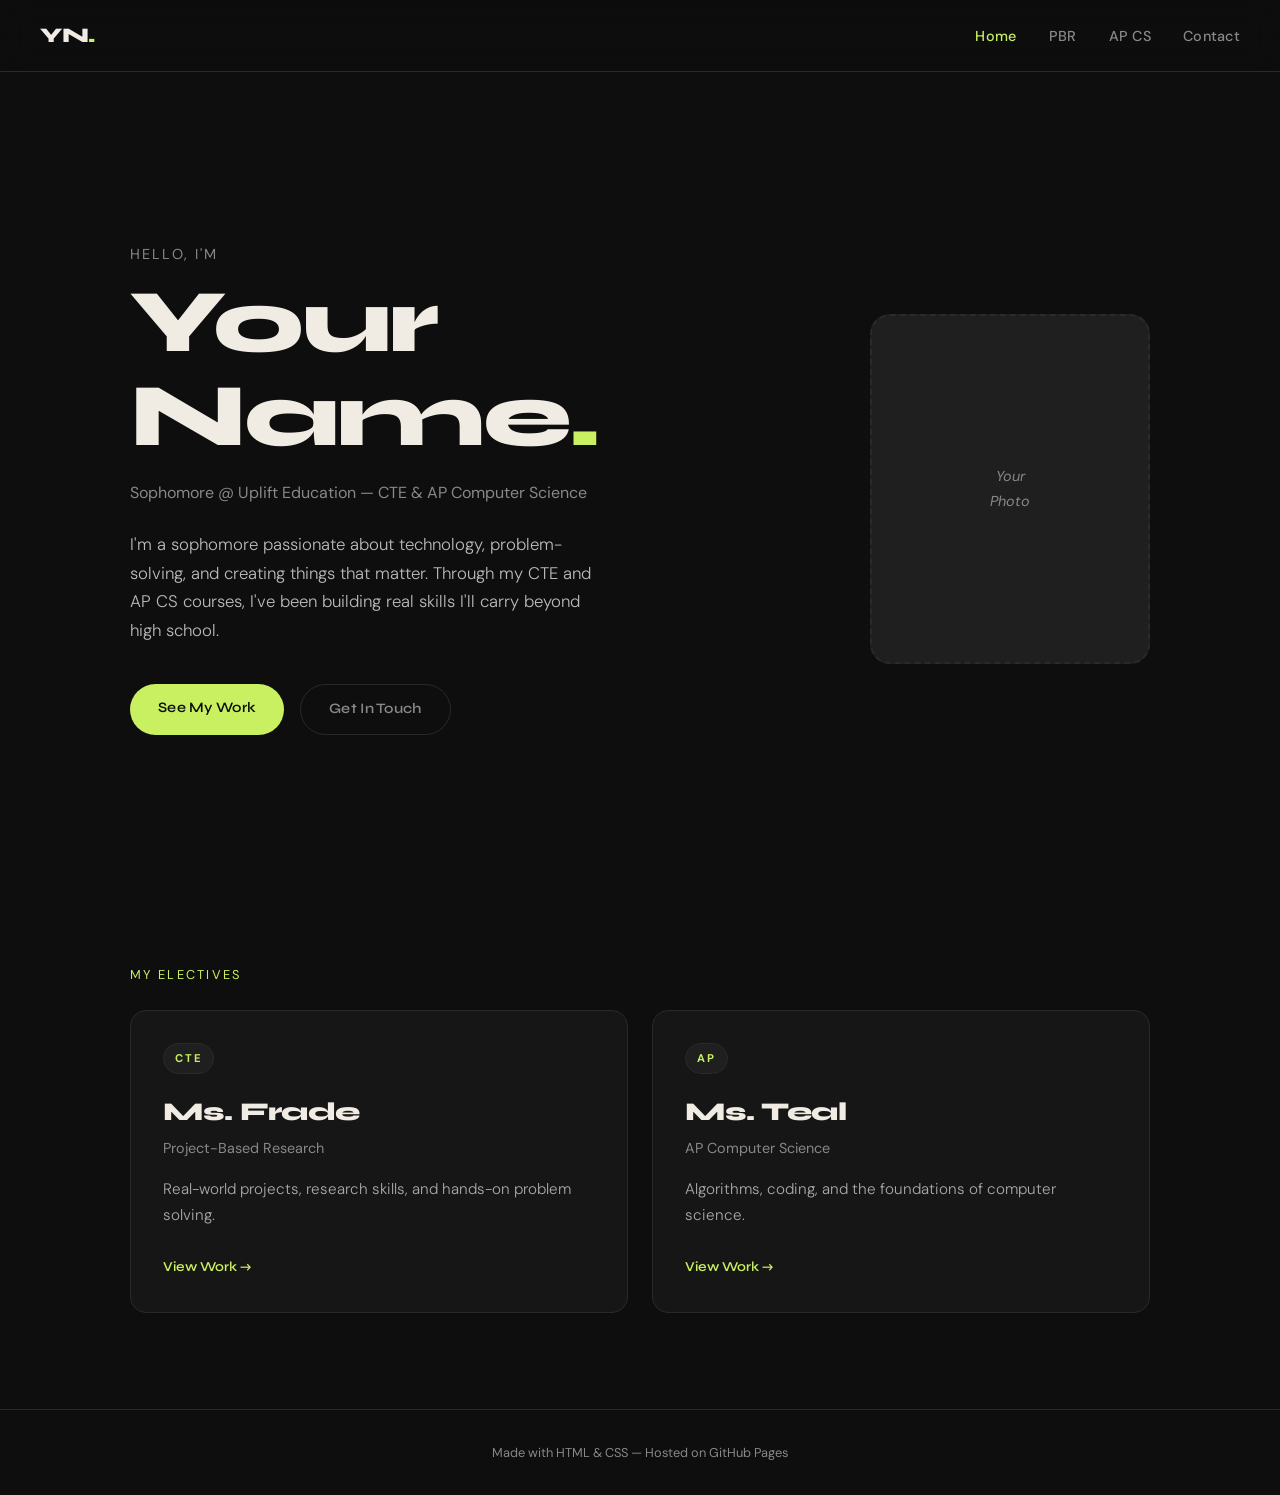
==== index.html @ 5152328c "Add files via upload" ====
<!DOCTYPE html>
<html lang="en">
<head>
  <meta charset="UTF-8" />
  <meta name="viewport" content="width=device-width, initial-scale=1.0"/>
  <title>My Portfolio</title>
  <link rel="stylesheet" href="style.css" />
  <link href="https://fonts.googleapis.com/css2?family=Syne:wght@400;600;700;800&family=DM+Sans:ital,wght@0,300;0,400;0,500;1,300&display=swap" rel="stylesheet"/>
</head>
<body>

  <nav class="navbar">
    <span class="nav-logo">YN<span class="dot">.</span></span>
    <ul class="nav-links">
      <li><a href="index.html" class="active">Home</a></li>
      <li><a href="pbr.html">PBR</a></li>
      <li><a href="cs.html">AP CS</a></li>
      <li><a href="contact.html">Contact</a></li>
    </ul>
    <button class="hamburger" onclick="toggleMenu()">&#9776;</button>
  </nav>

  <div class="mobile-menu" id="mobileMenu">
    <a href="index.html">Home</a>
    <a href="pbr.html">PBR</a>
    <a href="cs.html">AP CS</a>
    <a href="contact.html">Contact</a>
  </div>

  <main>
    <section class="hero">
      <div class="hero-text">
        <p class="greeting">Hello, I'm</p>
        <h1 class="name">Your Name<span class="dot">.</span></h1>
        <p class="tagline">Sophomore @ Uplift Education &mdash; CTE &amp; AP Computer Science</p>
        <p class="bio">
          <!-- EDIT THIS: Write 2-3 sentences about yourself -->
          I'm a sophomore passionate about technology, problem-solving, and creating things that matter.
          Through my CTE and AP CS courses, I've been building real skills I'll carry beyond high school.
        </p>
        <div class="hero-btns">
          <a href="pbr.html" class="btn btn-primary">See My Work</a>
          <a href="contact.html" class="btn btn-ghost">Get In Touch</a>
        </div>
      </div>
      <div class="hero-photo">
        <!-- EDIT THIS: Replace with your actual photo -->
        <div class="photo-placeholder">
          <span>Your<br/>Photo</span>
        </div>
      </div>
    </section>

    <section class="classes-section">
      <p class="section-label">My Electives</p>
      <div class="cards">
        <a href="pbr.html" class="card">
          <div class="card-tag">CTE</div>
          <h2>Ms. Frade</h2>
          <h3>Project-Based Research</h3>
          <p>Real-world projects, research skills, and hands-on problem solving.</p>
          <span class="card-arrow">View Work →</span>
        </a>
        <a href="cs.html" class="card">
          <div class="card-tag">AP</div>
          <h2>Ms. Teal</h2>
          <h3>AP Computer Science</h3>
          <p>Algorithms, coding, and the foundations of computer science.</p>
          <span class="card-arrow">View Work →</span>
        </a>
      </div>
    </section>
  </main>

  <footer>
    <p>Made with HTML &amp; CSS &mdash; Hosted on GitHub Pages</p>
  </footer>

  <script src="main.js"></script>
</body>
</html>
---- style.css ----
/* ===== VARIABLES ===== */
:root {
  --bg: #0e0e0e;
  --surface: #161616;
  --surface2: #1f1f1f;
  --border: #2a2a2a;
  --text: #f0ece4;
  --text-muted: #888;
  --accent: #c8f060;
  --accent2: #60c8f0;
  --font-display: 'Syne', sans-serif;
  --font-body: 'DM Sans', sans-serif;
  --radius: 12px;
  --max-w: 1100px;
}

/* ===== RESET ===== */
*, *::before, *::after { box-sizing: border-box; margin: 0; padding: 0; }
html { scroll-behavior: smooth; }
body {
  background: var(--bg);
  color: var(--text);
  font-family: var(--font-body);
  font-size: 16px;
  line-height: 1.7;
  overflow-x: hidden;
}
a { color: inherit; text-decoration: none; }
img { max-width: 100%; display: block; border-radius: var(--radius); }

/* ===== NAVBAR ===== */
.navbar {
  position: fixed;
  top: 0; left: 0; right: 0;
  z-index: 100;
  display: flex;
  align-items: center;
  justify-content: space-between;
  padding: 1.1rem 2.5rem;
  background: rgba(14,14,14,0.85);
  backdrop-filter: blur(12px);
  border-bottom: 1px solid var(--border);
}
.nav-logo {
  font-family: var(--font-display);
  font-weight: 800;
  font-size: 1.3rem;
  letter-spacing: -0.5px;
}
.nav-links {
  display: flex;
  gap: 2rem;
  list-style: none;
}
.nav-links a {
  font-size: 0.9rem;
  font-weight: 500;
  color: var(--text-muted);
  transition: color 0.2s;
  letter-spacing: 0.02em;
}
.nav-links a:hover,
.nav-links a.active {
  color: var(--text);
}
.nav-links a.active {
  color: var(--accent);
}
.dot { color: var(--accent); }
.hamburger {
  display: none;
  background: none;
  border: none;
  color: var(--text);
  font-size: 1.4rem;
  cursor: pointer;
}
.mobile-menu {
  display: none;
  position: fixed;
  top: 61px; left: 0; right: 0;
  z-index: 99;
  background: var(--surface);
  border-bottom: 1px solid var(--border);
  flex-direction: column;
  padding: 1rem 2rem;
  gap: 1rem;
}
.mobile-menu a {
  font-family: var(--font-display);
  font-weight: 600;
  font-size: 1.1rem;
  color: var(--text-muted);
  padding: 0.4rem 0;
}
.mobile-menu a:hover { color: var(--accent); }
.mobile-menu.open { display: flex; }

/* ===== HERO ===== */
main { padding-top: 61px; }

.hero {
  min-height: calc(100vh - 61px);
  display: flex;
  align-items: center;
  justify-content: space-between;
  gap: 4rem;
  padding: 5rem 2.5rem 4rem;
  max-width: var(--max-w);
  margin: 0 auto;
}
.hero-text { flex: 1; }
.greeting {
  font-size: 0.9rem;
  letter-spacing: 0.15em;
  text-transform: uppercase;
  color: var(--text-muted);
  margin-bottom: 0.5rem;
}
.name {
  font-family: var(--font-display);
  font-size: clamp(3rem, 7vw, 6rem);
  font-weight: 800;
  line-height: 1.05;
  letter-spacing: -2px;
  margin-bottom: 1rem;
}
.tagline {
  font-size: 1rem;
  color: var(--text-muted);
  margin-bottom: 1.5rem;
}
.bio {
  font-size: 1.05rem;
  color: #bbb;
  max-width: 480px;
  margin-bottom: 2.5rem;
  font-weight: 300;
}
.hero-btns { display: flex; gap: 1rem; flex-wrap: wrap; }
.btn {
  display: inline-block;
  padding: 0.75rem 1.75rem;
  border-radius: 100px;
  font-family: var(--font-display);
  font-weight: 600;
  font-size: 0.9rem;
  letter-spacing: 0.02em;
  transition: all 0.2s;
}
.btn-primary {
  background: var(--accent);
  color: #0e0e0e;
}
.btn-primary:hover { background: #d6ff6e; transform: translateY(-2px); }
.btn-ghost {
  border: 1.5px solid var(--border);
  color: var(--text-muted);
}
.btn-ghost:hover { border-color: var(--text-muted); color: var(--text); transform: translateY(-2px); }

/* ===== PHOTO ===== */
.hero-photo { flex-shrink: 0; }
.photo-placeholder {
  width: 280px;
  height: 350px;
  border-radius: 20px;
  background: var(--surface2);
  border: 2px dashed var(--border);
  display: flex;
  align-items: center;
  justify-content: center;
  color: var(--text-muted);
  font-size: 0.9rem;
  text-align: center;
  font-style: italic;
}
.hero-photo img {
  width: 280px;
  height: 350px;
  object-fit: cover;
  border-radius: 20px;
}

/* ===== CLASSES CARDS ===== */
.classes-section {
  padding: 4rem 2.5rem 6rem;
  max-width: var(--max-w);
  margin: 0 auto;
}
.section-label {
  font-size: 0.8rem;
  letter-spacing: 0.18em;
  text-transform: uppercase;
  color: var(--accent);
  margin-bottom: 1.5rem;
}
.cards {
  display: grid;
  grid-template-columns: 1fr 1fr;
  gap: 1.5rem;
}
.card {
  display: block;
  background: var(--surface);
  border: 1px solid var(--border);
  border-radius: 16px;
  padding: 2rem;
  transition: border-color 0.2s, transform 0.2s;
  position: relative;
  overflow: hidden;
}
.card::before {
  content: '';
  position: absolute;
  inset: 0;
  background: linear-gradient(135deg, var(--accent) 0%, transparent 60%);
  opacity: 0;
  transition: opacity 0.3s;
}
.card:hover { border-color: var(--accent); transform: translateY(-4px); }
.card:hover::before { opacity: 0.04; }
.card-tag {
  display: inline-block;
  background: var(--surface2);
  color: var(--accent);
  font-size: 0.7rem;
  font-weight: 700;
  letter-spacing: 0.15em;
  padding: 0.3rem 0.7rem;
  border-radius: 100px;
  margin-bottom: 1rem;
  border: 1px solid var(--border);
}
.card h2 {
  font-family: var(--font-display);
  font-size: 1.6rem;
  font-weight: 800;
  letter-spacing: -0.5px;
  margin-bottom: 0.2rem;
}
.card h3 {
  font-size: 0.9rem;
  font-weight: 400;
  color: var(--text-muted);
  margin-bottom: 1rem;
}
.card p { font-size: 0.95rem; color: #aaa; font-weight: 300; margin-bottom: 1.5rem; }
.card-arrow {
  font-family: var(--font-display);
  font-size: 0.85rem;
  font-weight: 600;
  color: var(--accent);
}

/* ===== PAGE HERO ===== */
.page-hero {
  padding: 5rem 2.5rem 4rem;
  max-width: var(--max-w);
  margin: 0 auto;
  border-bottom: 1px solid var(--border);
}
.page-hero--cs .section-label { color: var(--accent2); }
.page-hero--cs h1 .dot { color: var(--accent2); }
.page-hero h1 {
  font-family: var(--font-display);
  font-size: clamp(2.5rem, 6vw, 5rem);
  font-weight: 800;
  letter-spacing: -2px;
  line-height: 1.05;
  margin-bottom: 1.2rem;
}
.page-desc {
  max-width: 560px;
  color: #aaa;
  font-size: 1rem;
  font-weight: 300;
}

/* ===== PROJECT BLOCKS ===== */
.work-section {
  max-width: var(--max-w);
  margin: 0 auto;
  padding: 4rem 2.5rem 6rem;
  display: flex;
  flex-direction: column;
  gap: 5rem;
}
.project-block {
  display: grid;
  grid-template-columns: 1fr 1fr;
  gap: 4rem;
  align-items: center;
}
.project-block.reverse { direction: rtl; }
.project-block.reverse > * { direction: ltr; }

.project-num {
  display: inline-block;
  font-family: var(--font-display);
  font-size: 0.75rem;
  font-weight: 700;
  letter-spacing: 0.2em;
  color: var(--accent);
  background: rgba(200, 240, 96, 0.08);
  padding: 0.3rem 0.7rem;
  border-radius: 100px;
  border: 1px solid rgba(200, 240, 96, 0.2);
  margin-bottom: 1rem;
}
.page-hero--cs ~ .work-section .project-num {
  color: var(--accent2);
  background: rgba(96, 200, 240, 0.08);
  border-color: rgba(96, 200, 240, 0.2);
}
.project-title {
  font-family: var(--font-display);
  font-size: 1.8rem;
  font-weight: 800;
  letter-spacing: -0.5px;
  margin-bottom: 1rem;
}
.project-desc {
  color: #aaa;
  font-size: 0.98rem;
  font-weight: 300;
  margin-bottom: 1.5rem;
}
.learned-box {
  background: var(--surface);
  border: 1px solid var(--border);
  border-left: 3px solid var(--accent);
  border-radius: 0 var(--radius) var(--radius) 0;
  padding: 1rem 1.2rem;
}
.learned-label {
  font-size: 0.75rem;
  font-weight: 700;
  letter-spacing: 0.12em;
  text-transform: uppercase;
  color: var(--accent);
  margin-bottom: 0.4rem;
}
.learned-box p:last-child {
  color: #bbb;
  font-size: 0.93rem;
  font-weight: 300;
}

/* ===== MEDIA PLACEHOLDER ===== */
.project-media { width: 100%; }
.media-placeholder {
  width: 100%;
  aspect-ratio: 4/3;
  background: var(--surface);
  border: 2px dashed var(--border);
  border-radius: 16px;
  display: flex;
  align-items: center;
  justify-content: center;
  color: var(--text-muted);
  font-size: 0.9rem;
  text-align: center;
  font-style: italic;
}
.media-placeholder--code {
  background: #111;
  border-color: #333;
  font-family: monospace;
  font-style: normal;
  font-size: 0.8rem;
}
.project-media img {
  width: 100%;
  aspect-ratio: 4/3;
  object-fit: cover;
  border-radius: 16px;
  border: 1px solid var(--border);
}

/* ===== CONTACT ===== */
.contact-section {
  min-height: calc(100vh - 61px);
  display: flex;
  align-items: center;
  justify-content: center;
  padding: 4rem 2.5rem;
}
.contact-inner { text-align: center; max-width: 540px; }
.contact-inner h1 {
  font-family: var(--font-display);
  font-size: clamp(3rem, 7vw, 5.5rem);
  font-weight: 800;
  letter-spacing: -2px;
  margin-bottom: 1.2rem;
}
.contact-sub {
  color: #aaa;
  font-size: 1rem;
  font-weight: 300;
  margin-bottom: 2.5rem;
}
.email-link {
  display: inline-block;
  font-family: var(--font-display);
  font-size: 1rem;
  font-weight: 600;
  color: var(--accent);
  border: 1.5px solid rgba(200, 240, 96, 0.3);
  padding: 0.9rem 2rem;
  border-radius: 100px;
  transition: all 0.2s;
  word-break: break-all;
}
.email-link:hover {
  background: rgba(200, 240, 96, 0.08);
  border-color: var(--accent);
  transform: translateY(-2px);
}

/* ===== FOOTER ===== */
footer {
  text-align: center;
  padding: 2rem;
  color: var(--text-muted);
  font-size: 0.8rem;
  border-top: 1px solid var(--border);
}

/* ===== ANIMATIONS ===== */
@keyframes fadeUp {
  from { opacity: 0; transform: translateY(24px); }
  to   { opacity: 1; transform: translateY(0); }
}
.hero-text > * {
  opacity: 0;
  animation: fadeUp 0.6s ease forwards;
}
.hero-text .greeting       { animation-delay: 0.1s; }
.hero-text .name           { animation-delay: 0.2s; }
.hero-text .tagline        { animation-delay: 0.3s; }
.hero-text .bio            { animation-delay: 0.4s; }
.hero-text .hero-btns      { animation-delay: 0.5s; }
.hero-photo {
  opacity: 0;
  animation: fadeUp 0.6s 0.35s ease forwards;
}

/* ===== RESPONSIVE ===== */
@media (max-width: 768px) {
  .nav-links { display: none; }
  .hamburger { display: block; }
  .hero {
    flex-direction: column-reverse;
    text-align: center;
    padding: 3rem 1.5rem;
    gap: 2rem;
  }
  .hero-btns { justify-content: center; }
  .bio { margin-left: auto; margin-right: auto; }
  .photo-placeholder, .hero-photo img {
    width: 200px;
    height: 240px;
    margin: 0 auto;
  }
  .cards { grid-template-columns: 1fr; }
  .project-block, .project-block.reverse {
    grid-template-columns: 1fr;
    direction: ltr;
    gap: 2rem;
  }
  .page-hero, .work-section, .classes-section { padding-left: 1.5rem; padding-right: 1.5rem; }
  .navbar { padding: 1rem 1.5rem; }
}
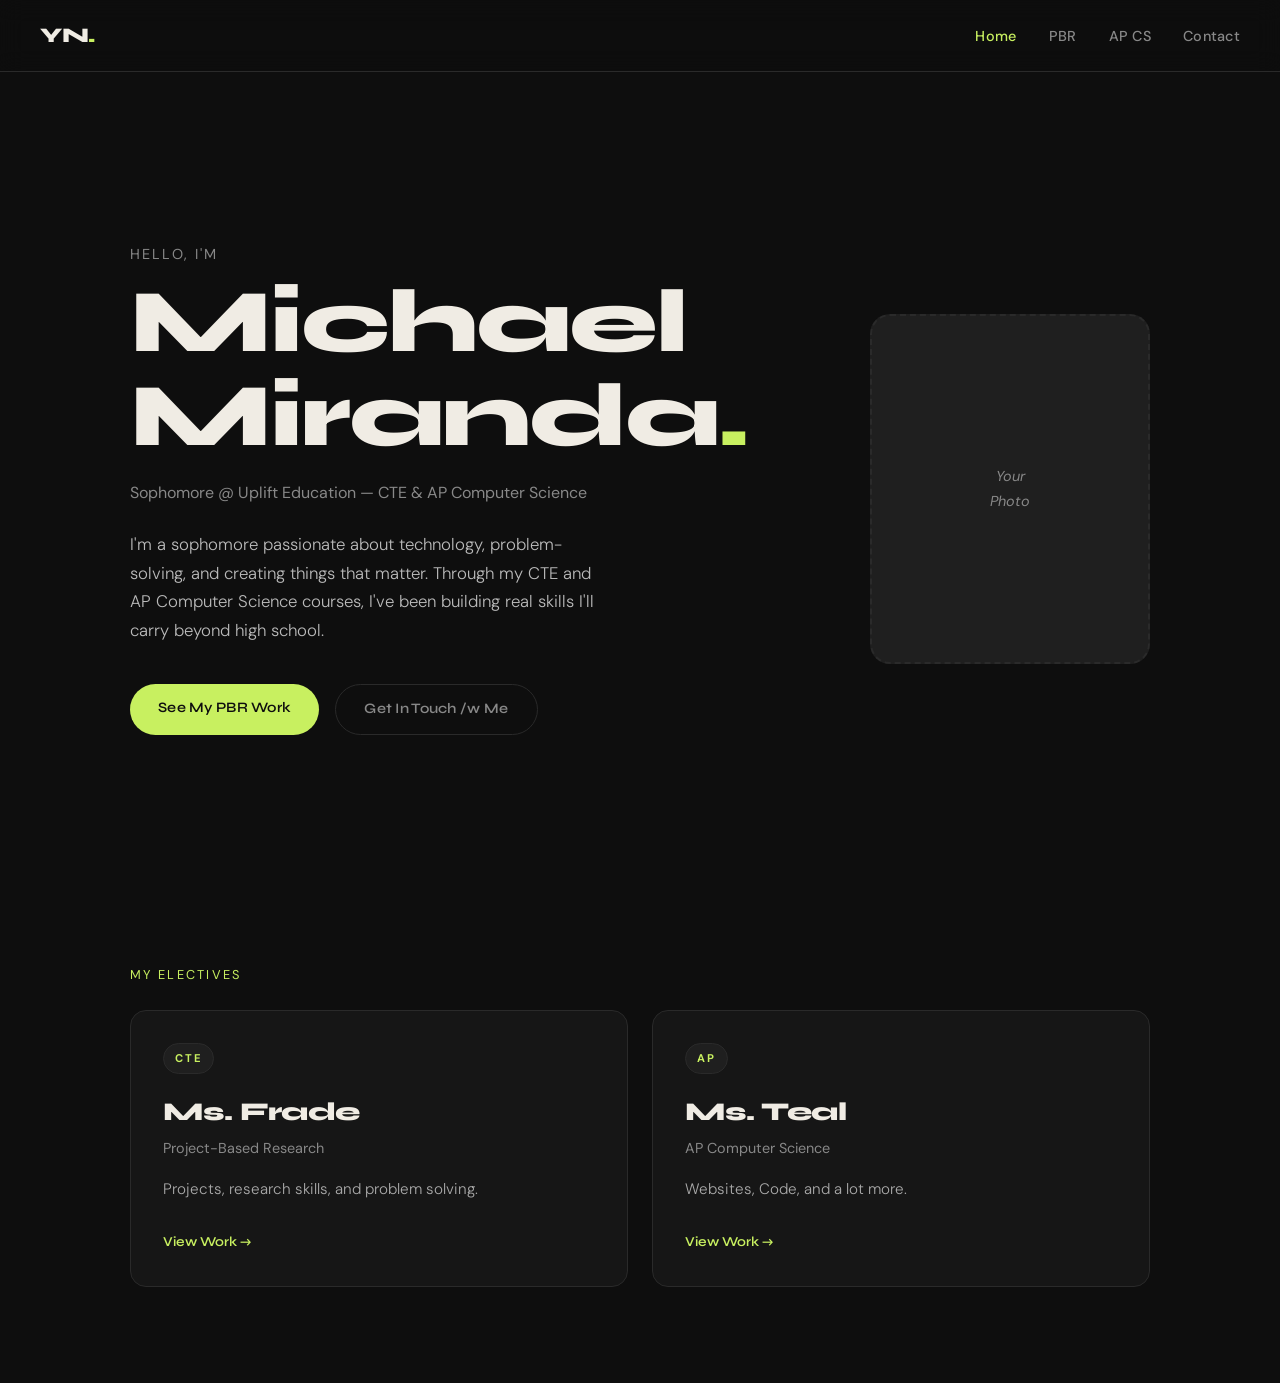
==== commit 73454c58: "Update index.html" ====
--- a/index.html
+++ b/index.html
@@ -31,16 +31,16 @@
     <section class="hero">
       <div class="hero-text">
         <p class="greeting">Hello, I'm</p>
-        <h1 class="name">Your Name<span class="dot">.</span></h1>
+        <h1 class="name">Michael Miranda<span class="dot">.</span></h1>
         <p class="tagline">Sophomore @ Uplift Education &mdash; CTE &amp; AP Computer Science</p>
         <p class="bio">
           <!-- EDIT THIS: Write 2-3 sentences about yourself -->
           I'm a sophomore passionate about technology, problem-solving, and creating things that matter.
-          Through my CTE and AP CS courses, I've been building real skills I'll carry beyond high school.
+          Through my CTE and AP Computer Science courses, I've been building real skills I'll carry beyond high school.
         </p>
         <div class="hero-btns">
-          <a href="pbr.html" class="btn btn-primary">See My Work</a>
-          <a href="contact.html" class="btn btn-ghost">Get In Touch</a>
+          <a href="pbr.html" class="btn btn-primary">See My PBR Work</a>
+          <a href="contact.html" class="btn btn-ghost">Get In Touch /w Me</a>
         </div>
       </div>
       <div class="hero-photo">
@@ -58,24 +58,19 @@
           <div class="card-tag">CTE</div>
           <h2>Ms. Frade</h2>
           <h3>Project-Based Research</h3>
-          <p>Real-world projects, research skills, and hands-on problem solving.</p>
+          <p>Projects, research skills, and problem solving.</p>
           <span class="card-arrow">View Work →</span>
         </a>
         <a href="cs.html" class="card">
           <div class="card-tag">AP</div>
           <h2>Ms. Teal</h2>
           <h3>AP Computer Science</h3>
-          <p>Algorithms, coding, and the foundations of computer science.</p>
+          <p>Websites, Code, and a lot more.</p>
           <span class="card-arrow">View Work →</span>
         </a>
       </div>
     </section>
   </main>
-
-  <footer>
-    <p>Made with HTML &amp; CSS &mdash; Hosted on GitHub Pages</p>
-  </footer>
-
   <script src="main.js"></script>
 </body>
 </html>
